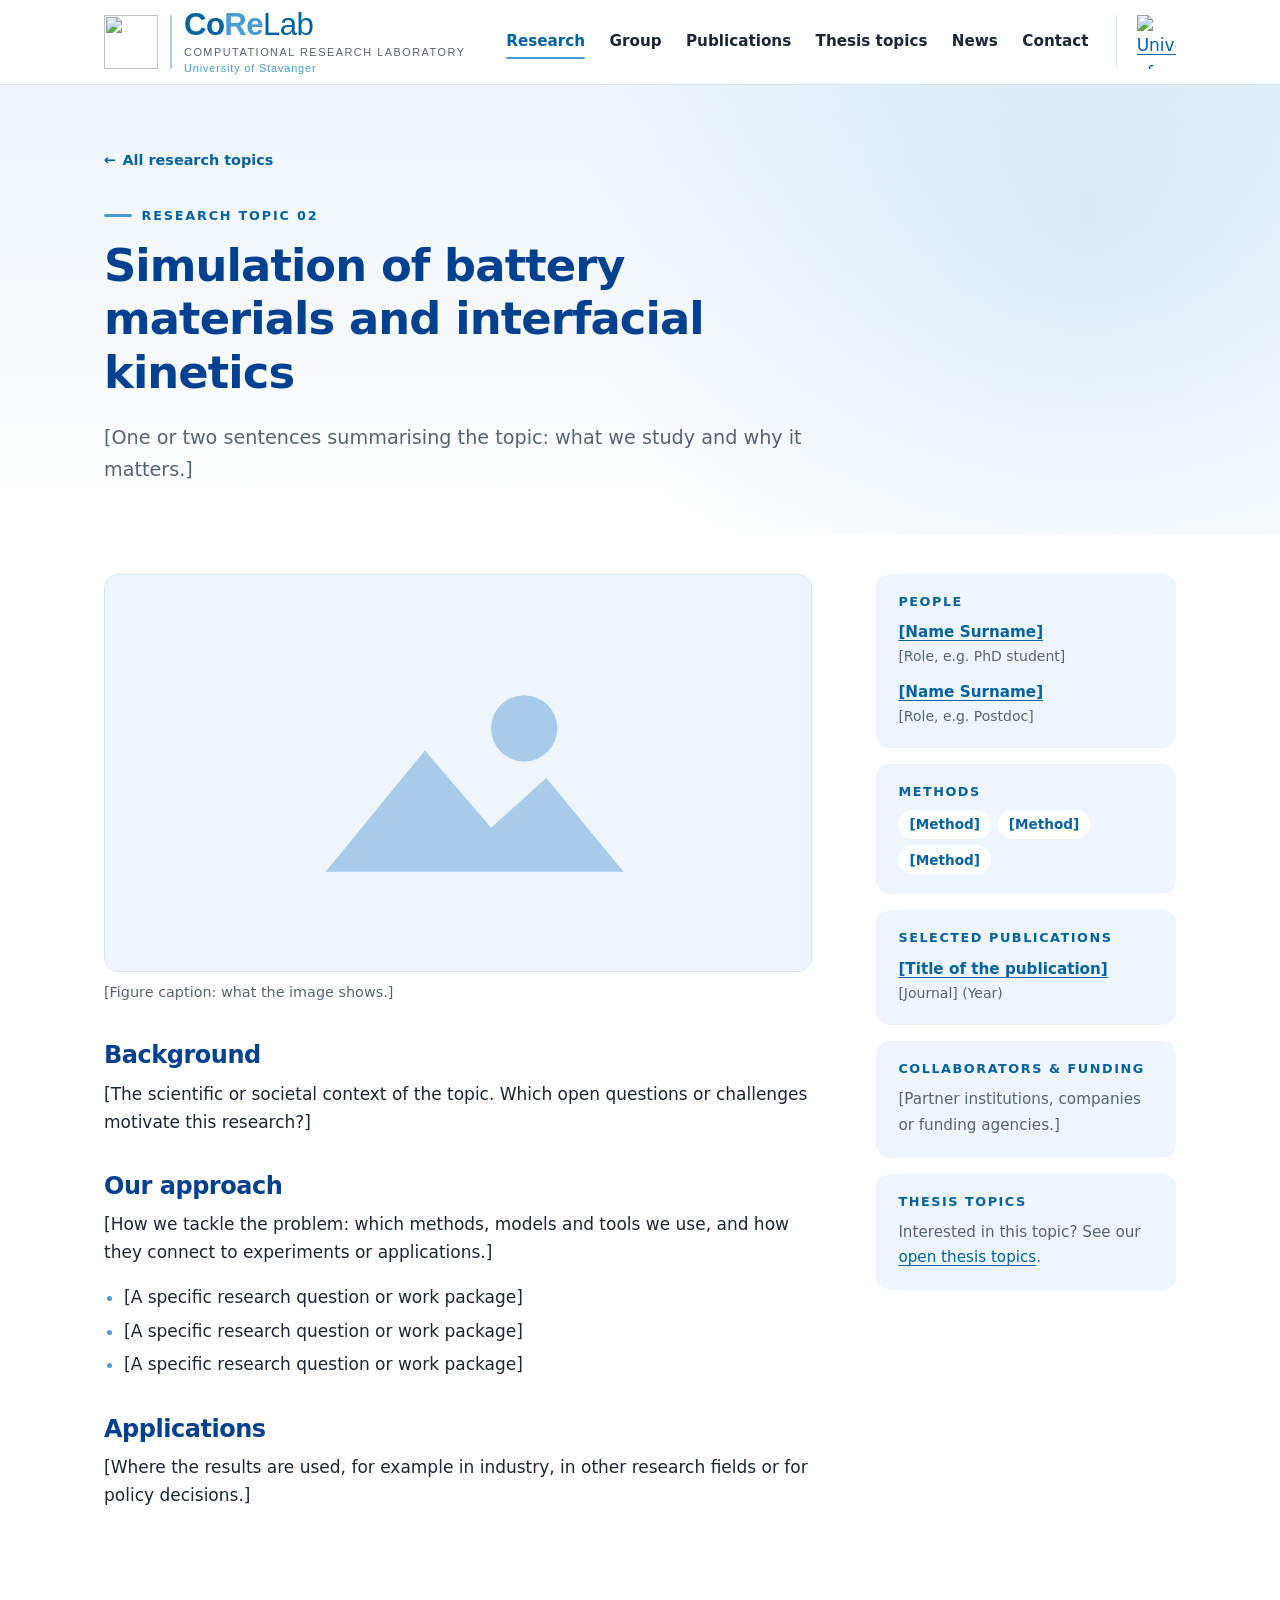
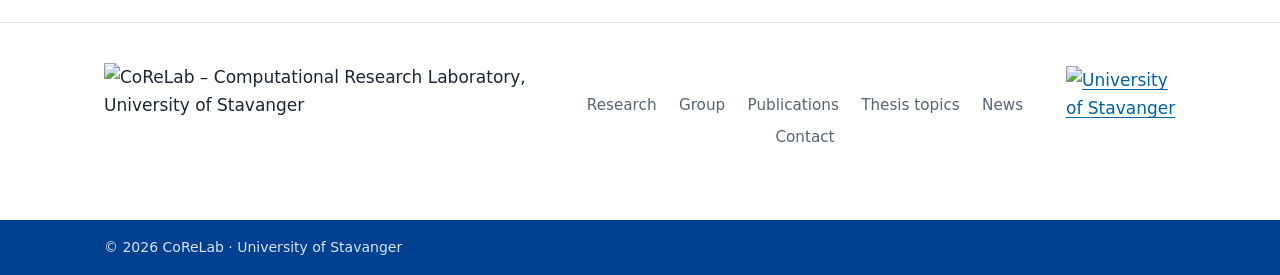
==== research/battery-materials.html @ 3d99c7b3 "Add research topic pages and thesis topic PDFs Research cards now have a 16:9 thumbnail and link to " ====
<!doctype html>
<html lang="en">
<head>
  <meta charset="utf-8">
  <meta name="viewport" content="width=device-width, initial-scale=1">
  <title>Simulation of battery materials and interfacial kinetics – CoReLab | University of Stavanger</title>
  <meta name="description" content="[One sentence summarising the research topic.]">
  <link rel="icon" type="image/svg+xml" href="../Logos/corelab_mark.svg">
  <link rel="stylesheet" href="../assets/css/style.css">
  <script src="../assets/js/main.js" defer></script>
</head>
<body>
  <a class="skip-link" href="#main">Skip to content</a>

  <!-- ===================== Header ===================== -->
  <header class="site-header">
    <div class="container header-inner">
      <a class="brand" href="../index.html" aria-label="CoReLab – home">
        <img class="brand-mark" src="../Logos/corelab_mark.svg" alt="" width="54" height="54">
        <span class="brand-divider" aria-hidden="true"></span>
        <span class="brand-text">
          <span class="wordmark">Co<span class="wm-re">Re</span><span class="wm-lab">Lab</span></span>
          <span class="brand-tagline">Computational Research Laboratory</span>
          <span class="brand-uni">University of Stavanger</span>
        </span>
      </a>

      <button class="nav-toggle" type="button" aria-expanded="false" aria-controls="site-nav" aria-label="Open menu">
        <span class="nav-toggle-bar"></span>
      </button>

      <nav id="site-nav" class="site-nav" aria-label="Main">
        <ul>
          <li><a class="is-active" href="../index.html#research">Research</a></li>
          <li><a href="../index.html#group">Group</a></li>
          <li><a href="../index.html#publications">Publications</a></li>
          <li><a href="../index.html#theses">Thesis topics</a></li>
          <li><a href="../index.html#news">News</a></li>
          <li><a href="../index.html#contact">Contact</a></li>
        </ul>
      </nav>

      <a class="header-uis" href="https://www.uis.no" rel="noopener">
        <img src="../Images/UiS_Logo_mark.png" alt="University of Stavanger" width="293" height="402">
      </a>
    </div>
  </header>

  <main id="main">

    <!-- ===================== Topic header ===================== -->
    <section class="page-hero">
      <div class="container">
        <a class="back-link" href="../index.html#research">All research topics</a>
        <p class="eyebrow">Research topic 02</p>
        <h1>Simulation of battery materials and interfacial kinetics</h1>
        <p class="lead">[One or two sentences summarising the topic: what we study and why it matters.]</p>
      </div>
    </section>

    <!-- ===================== Topic content ===================== -->
    <section class="section">
      <div class="container topic-layout">
        <article class="prose">
          <figure class="topic-figure">
            <img src="../Images/research/placeholder.svg" alt="[Short description of the image]" width="640" height="360">
            <figcaption>[Figure caption: what the image shows.]</figcaption>
          </figure>

          <h2>Background</h2>
          <p>[The scientific or societal context of the topic. Which open questions or challenges motivate this research?]</p>

          <h2>Our approach</h2>
          <p>[How we tackle the problem: which methods, models and tools we use, and how they connect to experiments or applications.]</p>
          <ul>
            <li>[A specific research question or work package]</li>
            <li>[A specific research question or work package]</li>
            <li>[A specific research question or work package]</li>
          </ul>

          <h2>Applications</h2>
          <p>[Where the results are used, for example in industry, in other research fields or for policy decisions.]</p>
        </article>

        <aside class="topic-aside" aria-label="Topic details">
          <div class="aside-block">
            <h2>People</h2>
            <ul class="aside-list">
              <li><a href="../index.html#group">[Name Surname]</a><span>[Role, e.g. PhD student]</span></li>
              <li><a href="../index.html#group">[Name Surname]</a><span>[Role, e.g. Postdoc]</span></li>
            </ul>
          </div>

          <div class="aside-block">
            <h2>Methods</h2>
            <ul class="chips">
              <li>[Method]</li>
              <li>[Method]</li>
              <li>[Method]</li>
            </ul>
          </div>

          <div class="aside-block">
            <h2>Selected publications</h2>
            <ul class="aside-list">
              <li><a href="#">[Title of the publication]</a><span>[Journal] (Year)</span></li>
            </ul>
          </div>

          <div class="aside-block">
            <h2>Collaborators &amp; funding</h2>
            <p>[Partner institutions, companies or funding agencies.]</p>
          </div>

          <div class="aside-block">
            <h2>Thesis topics</h2>
            <p>Interested in this topic? See our <a href="../index.html#theses">open thesis topics</a>.</p>
          </div>
        </aside>
      </div>
    </section>

  </main>

  <!-- ===================== Footer ===================== -->
  <footer class="site-footer">
    <div class="container footer-inner">
      <img class="footer-logo" src="../Logos/corelab_variant1_atom_cropped.svg" alt="CoReLab – Computational Research Laboratory, University of Stavanger" width="460" height="122">
      <nav class="footer-nav" aria-label="Footer">
        <a href="../index.html#research">Research</a>
        <a href="../index.html#group">Group</a>
        <a href="../index.html#publications">Publications</a>
        <a href="../index.html#theses">Thesis topics</a>
        <a href="../index.html#news">News</a>
        <a href="../index.html#contact">Contact</a>
      </nav>
      <a class="footer-uis" href="https://www.uis.no" rel="noopener">
        <img src="../Images/UiS_Logo_2.png" alt="University of Stavanger" width="351" height="351">
      </a>
    </div>
    <div class="footer-bottom">
      <div class="container">
        <p>&copy; <span id="year">2026</span> CoReLab · University of Stavanger</p>
      </div>
    </div>
  </footer>
</body>
</html>
---- assets/css/style.css ----
/* =========================================================
   CoReLab – site styles
   Palette: white + two blues from the CoReLab logo,
   plus the UiS navy from the university logo.
   ========================================================= */

:root {
  --blue: #0062A3;        /* CoReLab deep blue (logo "Co", core) */
  --blue-sky: #4A9AD4;    /* CoReLab sky blue (logo "Re", orbits) – decorative only, too light for text */
  --blue-light: #A8CBEA;  /* CoReLab light blue (logo rings) */
  --navy: #004090;        /* UiS blue (university logo) */
  --tint: #EEF5FC;        /* light section background */
  --white: #FFFFFF;

  --text: #1A2633;
  --text-muted: #556373;
  --border: #D6E5F3;

  --font: system-ui, -apple-system, "Segoe UI", Roboto, "Helvetica Neue", Arial, sans-serif;
  --font-brand: Arial, Helvetica, sans-serif; /* matches the logo wordmark */

  --container: 1120px;
  --header-h: 84px;
  --radius: 14px;
  --shadow: 0 1px 2px rgba(0, 48, 95, .06), 0 10px 28px rgba(0, 48, 95, .08);
}

/* ---------- Base ---------- */

*, *::before, *::after { box-sizing: border-box; }

html {
  scroll-behavior: smooth;
  scroll-padding-top: var(--header-h);
  -webkit-text-size-adjust: 100%;
}

body {
  margin: 0;
  font-family: var(--font);
  font-size: 1.0625rem;
  line-height: 1.65;
  color: var(--text);
  background: var(--white);
}

img { max-width: 100%; height: auto; display: block; }

h1, h2, h3, h4 { line-height: 1.2; margin: 0 0 .5em; }
h1, h2 { color: var(--navy); letter-spacing: -.02em; }
p { margin: 0 0 1em; }

a { color: var(--blue); text-underline-offset: .2em; }
a:hover { color: var(--navy); }

:focus-visible { outline: 3px solid var(--blue-sky); outline-offset: 2px; border-radius: 4px; }

.container {
  width: 100%;
  max-width: var(--container);
  margin-inline: auto;
  padding-inline: 24px;
}

.muted { color: var(--text-muted); }

.visually-hidden {
  position: absolute !important;
  width: 1px;
  height: 1px;
  margin: -1px;
  padding: 0;
  overflow: hidden;
  clip: rect(0 0 0 0);
  white-space: nowrap;
  border: 0;
}

.skip-link {
  position: absolute;
  left: 16px;
  top: -100px;
  z-index: 100;
  padding: .5rem 1rem;
  background: var(--blue);
  color: var(--white);
  border-radius: 8px;
}
.skip-link:focus { top: 12px; color: var(--white); }

/* ---------- Header ---------- */

.site-header {
  position: sticky;
  top: 0;
  z-index: 50;
  background: rgba(255, 255, 255, .9);
  backdrop-filter: saturate(160%) blur(10px);
  -webkit-backdrop-filter: saturate(160%) blur(10px);
  border-bottom: 1px solid var(--border);
}

.header-inner {
  display: flex;
  align-items: center;
  justify-content: space-between;
  height: var(--header-h);
}

.brand {
  display: flex;
  align-items: center;
  gap: 12px;
  text-decoration: none;
}

.brand-mark { width: 54px; height: 54px; }

.brand-divider {
  width: 2px;
  height: 54px;
  border-radius: 1px;
  background: var(--blue-light);
}

.brand-text { display: flex; flex-direction: column; }

.wordmark {
  font-family: var(--font-brand);
  font-size: 1.95rem;
  font-weight: 700;
  line-height: 1;
  letter-spacing: -.02em;
  color: var(--blue);
}
.wm-re { color: var(--blue-sky); }
.wm-lab { font-weight: 300; }

.brand-tagline {
  margin-top: 5px;
  font-family: var(--font-brand);
  font-size: .68rem;
  line-height: 1.3;
  letter-spacing: .14em;
  text-transform: uppercase;
  color: var(--text-muted);
}

.brand-uni {
  margin-top: 2px;
  font-family: var(--font-brand);
  font-size: .68rem;
  line-height: 1.3;
  letter-spacing: .08em;
  color: var(--blue-sky);
}

.site-nav { margin-left: auto; }

.site-nav ul {
  display: flex;
  gap: 2px;
  margin: 0;
  padding: 0;
  list-style: none;
}

.site-nav a {
  position: relative;
  display: block;
  padding: .5rem .7rem;
  font-size: .95rem;
  font-weight: 700;
  color: var(--text);
  text-decoration: none;
  border-radius: 8px;
  transition: color .2s, background-color .2s;
}
.site-nav a:hover { color: var(--blue); background: var(--tint); }
.site-nav a.is-active { color: var(--blue); }
.site-nav a.is-active::after {
  content: "";
  position: absolute;
  left: .7rem;
  right: .7rem;
  bottom: .2rem;
  height: 2px;
  border-radius: 2px;
  background: var(--blue-sky);
}

.nav-toggle {
  display: none;
  width: 44px;
  height: 44px;
  padding: 0;
  border: 0;
  border-radius: 8px;
  background: transparent;
  cursor: pointer;
}
.nav-toggle:hover { background: var(--tint); }

.nav-toggle-bar,
.nav-toggle-bar::before,
.nav-toggle-bar::after {
  display: block;
  width: 22px;
  height: 2px;
  margin-inline: auto;
  border-radius: 2px;
  background: var(--navy);
  transition: transform .25s, background-color .25s;
}
.nav-toggle-bar { position: relative; }
.nav-toggle-bar::before,
.nav-toggle-bar::after { content: ""; position: absolute; left: 0; }
.nav-toggle-bar::before { top: -7px; }
.nav-toggle-bar::after { top: 7px; }

.nav-toggle[aria-expanded="true"] .nav-toggle-bar { background: transparent; }
.nav-toggle[aria-expanded="true"] .nav-toggle-bar::before { transform: translateY(7px) rotate(45deg); }
.nav-toggle[aria-expanded="true"] .nav-toggle-bar::after { transform: translateY(-7px) rotate(-45deg); }

.header-uis {
  display: flex;
  align-items: center;
  margin-left: 1rem;
  padding-left: 1.25rem;
  border-left: 1px solid var(--border);
}
.header-uis img {
  width: auto;
  height: 54px;
  mix-blend-mode: multiply; /* the PNG has a white background */
}

/* ---------- Buttons ---------- */

.btn {
  display: inline-block;
  padding: .8rem 1.4rem;
  font-weight: 600;
  font-size: 1rem;
  line-height: 1.2;
  text-decoration: none;
  border-radius: 999px;
  border: 2px solid var(--blue);
  transition: background-color .2s, color .2s, border-color .2s, transform .2s;
}
.btn:hover { transform: translateY(-1px); }

.btn-primary { background: var(--blue); color: var(--white); }
.btn-primary:hover { background: var(--navy); border-color: var(--navy); color: var(--white); }

.btn-ghost { background: transparent; color: var(--blue); }
.btn-ghost:hover { background: var(--white); color: var(--navy); border-color: var(--navy); }

/* ---------- Hero ---------- */

.hero {
  position: relative;
  overflow: hidden;
  padding: clamp(4rem, 10vw, 7.5rem) 0;
  background:
    radial-gradient(circle at 85% 40%, rgba(74, 154, 212, .18), transparent 45%),
    linear-gradient(180deg, var(--tint) 0%, var(--white) 100%);
}

.hero-inner {
  display: grid;
  grid-template-columns: 1.6fr 1fr;
  align-items: center;
  gap: 3rem;
}

.hero h1 {
  font-size: clamp(1.75rem, 4.2vw, 3.4rem);
  font-weight: 750;
}
/* One line per span: "CoReLab –" / "The Computational" / "Research Laboratory" */
.hero h1 span { display: block; }

.lead {
  font-size: 1.2rem;
  color: var(--text-muted);
  max-width: 36rem;
}

.hero-actions {
  display: flex;
  flex-wrap: wrap;
  gap: .8rem;
  margin-top: 2rem;
}

.hero-visual {
  display: flex;
  justify-content: center;
}
.hero-visual img {
  width: min(360px, 100%);
  filter: drop-shadow(0 20px 40px rgba(0, 64, 144, .18));
  animation: orbit 90s linear infinite;
}

@keyframes orbit { to { transform: rotate(360deg); } }

/* ---------- Sections ---------- */

.section { padding: clamp(4rem, 8vw, 6rem) 0; }
.section-tint { background: var(--tint); }

.section-head { max-width: 46rem; margin-bottom: 2.5rem; }
.section-head h2 { font-size: clamp(1.9rem, 3.5vw, 2.5rem); }
.section-intro { color: var(--text-muted); font-size: 1.1rem; }

.eyebrow {
  display: inline-flex;
  align-items: center;
  gap: .6rem;
  margin-bottom: .8rem;
  font-size: .8rem;
  font-weight: 700;
  letter-spacing: .14em;
  text-transform: uppercase;
  color: var(--blue);
}
.eyebrow::before {
  content: "";
  width: 28px;
  height: 3px;
  border-radius: 3px;
  background: var(--blue-sky);
}

.subhead {
  margin: 2.5rem 0 1.2rem;
  font-size: 1rem;
  font-weight: 700;
  letter-spacing: .06em;
  text-transform: uppercase;
  color: var(--text-muted);
}
.subhead:first-of-type { margin-top: 0; }

/* ---------- Cards ---------- */

.card-grid {
  display: grid;
  grid-template-columns: repeat(auto-fit, minmax(240px, 1fr));
  gap: 1.5rem;
}

.card {
  position: relative;
  padding: 1.75rem;
  background: var(--white);
  border: 1px solid var(--border);
  border-radius: var(--radius);
  transition: transform .2s, box-shadow .2s, border-color .2s;
}
.card:hover {
  transform: translateY(-3px);
  box-shadow: var(--shadow);
  border-color: var(--blue-light);
}
.card h3 { font-size: 1.2rem; color: var(--text); }
.card p:last-child { margin-bottom: 0; }

/* Linked cards: the title link stretches over the whole card */
.topic, .thesis { display: flex; flex-direction: column; }

.card-link { color: inherit; text-decoration: none; }
.card-link::after {
  content: "";
  position: absolute;
  inset: 0;
  z-index: 1;
  border-radius: var(--radius);
}
.card:hover .card-link { color: var(--blue); }
.card-link:focus-visible { outline: none; }
.card-link:focus-visible::after { outline: 3px solid var(--blue-sky); outline-offset: -3px; }

.card-more {
  display: inline-flex;
  align-items: center;
  gap: .4rem;
  align-self: flex-start;
  margin-top: auto;
  font-size: .9rem;
  font-weight: 700;
  color: var(--blue);
}
.card-more::after { content: "→"; transition: transform .2s; }
.card:hover .card-more::after { transform: translateX(3px); }

/* Research topics */
.topic { overflow: hidden; }
.topic::before {
  content: "";
  position: absolute;
  inset: 0 0 auto 0;
  height: 4px;
  background: linear-gradient(90deg, var(--blue), var(--blue-sky));
}
.topic-thumb {
  width: calc(100% + 3.5rem);
  max-width: none;
  margin: -1.75rem -1.75rem 0;
  aspect-ratio: 16 / 9;
  object-fit: cover;
  background: var(--tint);
}
.topic-num {
  display: inline-grid;
  align-self: flex-start;
  place-items: center;
  width: 2.6rem;
  height: 2.6rem;
  margin-bottom: 1rem;
  font-weight: 700;
  font-size: .95rem;
  color: var(--blue);
  background: var(--tint);
  border-radius: 50%;
}
.topic-thumb + .topic-num {
  position: relative;
  margin-top: -1.3rem;
  box-shadow: 0 0 0 4px var(--white);
}
.topic p { color: var(--text-muted); }

/* ---------- Group ---------- */

.member-grid {
  display: grid;
  grid-template-columns: repeat(auto-fill, minmax(210px, 1fr));
  gap: 1.5rem;
}

.member {
  padding: 1.75rem 1.25rem;
  text-align: center;
  background: var(--white);
  border: 1px solid var(--border);
  border-radius: var(--radius);
  transition: transform .2s, box-shadow .2s;
}
.member:hover { transform: translateY(-3px); box-shadow: var(--shadow); }

.avatar {
  width: 128px;
  height: 128px;
  margin: 0 auto 1rem;
  object-fit: cover;
  border-radius: 50%;
  border: 3px solid var(--white);
  box-shadow: 0 0 0 2px var(--blue-light);
}

.member h4 { font-size: 1.1rem; margin-bottom: .2rem; }
.role { color: var(--text-muted); font-size: .95rem; margin-bottom: .6rem; }
.member-email { font-size: .9rem; word-break: break-word; }

/* ---------- Publications ---------- */

.pub-year {
  display: flex;
  align-items: center;
  gap: 1rem;
  margin: 2.5rem 0 .5rem;
  font-size: 1.1rem;
  color: var(--blue);
}
.pub-year:first-of-type { margin-top: 0; }
.pub-year::after {
  content: "";
  flex: 1;
  height: 1px;
  background: var(--border);
}

.pub-list { list-style: none; margin: 0; padding: 0; }

.pub {
  display: grid;
  grid-template-columns: 1fr auto;
  column-gap: 1.5rem;
  padding: 1.1rem 0;
  border-bottom: 1px solid var(--border);
}
.pub:last-child { border-bottom: 0; }
.pub p { margin: 0; grid-column: 1; }
.pub-title { font-weight: 600; font-size: 1.05rem; }
.pub-authors, .pub-venue { color: var(--text-muted); font-size: .95rem; }

.pub-link {
  grid-column: 2;
  grid-row: 1 / span 3;
  align-self: center;
  padding: .35rem .9rem;
  font-size: .85rem;
  font-weight: 600;
  text-decoration: none;
  border: 1px solid var(--blue-light);
  border-radius: 999px;
}
.pub-link:hover { background: var(--tint); border-color: var(--blue); }

/* ---------- Thesis topics ---------- */

.thesis-meta {
  display: flex;
  align-items: center;
  justify-content: space-between;
  margin-bottom: 1rem;
}

.tag {
  padding: .25rem .75rem;
  font-size: .8rem;
  font-weight: 700;
  letter-spacing: .04em;
  color: var(--blue);
  background: var(--tint);
  border-radius: 999px;
}

.status {
  display: inline-flex;
  align-items: center;
  gap: .4rem;
  font-size: .85rem;
  color: var(--text-muted);
}
.status::before {
  content: "";
  width: 8px;
  height: 8px;
  border-radius: 50%;
  background: var(--blue-sky);
  box-shadow: 0 0 0 3px rgba(74, 154, 212, .25);
}

.thesis p { color: var(--text-muted); }
.thesis-foot {
  display: flex;
  align-items: center;
  justify-content: space-between;
  gap: 1rem;
  margin-top: auto;
  padding-top: 1rem;
  border-top: 1px solid var(--border);
}
.thesis .thesis-supervisor {
  margin: 0;
  font-size: .9rem;
  color: var(--text);
}

.pdf-badge {
  flex-shrink: 0;
  padding: .2rem .65rem;
  font-size: .75rem;
  font-weight: 700;
  letter-spacing: .06em;
  color: var(--blue);
  border: 1px solid var(--blue-light);
  border-radius: 999px;
  transition: background-color .2s, border-color .2s;
}
.card:hover .pdf-badge { background: var(--tint); border-color: var(--blue); }

/* ---------- News ---------- */

.news-list {
  list-style: none;
  margin: 0;
  padding: 0 0 0 1.75rem;
  border-left: 2px solid var(--blue-light);
  max-width: 46rem;
}

.news-item { position: relative; padding-bottom: 2rem; }
.news-item:last-child { padding-bottom: 0; }
.news-item::before {
  content: "";
  position: absolute;
  left: calc(-1.75rem - 7px);
  top: .35rem;
  width: 12px;
  height: 12px;
  border-radius: 50%;
  background: var(--white);
  border: 3px solid var(--blue);
}

.news-item time {
  display: block;
  margin-bottom: .2rem;
  font-size: .85rem;
  font-weight: 700;
  letter-spacing: .04em;
  color: var(--blue);
}
.news-item h3 { font-size: 1.15rem; margin-bottom: .3rem; }
.news-item p { color: var(--text-muted); margin: 0; }

/* ---------- Contact ---------- */

.contact-grid {
  display: grid;
  grid-template-columns: repeat(auto-fit, minmax(240px, 1fr));
  gap: 1.5rem;
}

.contact-icon {
  width: 40px;
  height: 40px;
  padding: 8px;
  margin-bottom: 1rem;
  fill: none;
  stroke: var(--blue);
  stroke-width: 1.8;
  stroke-linecap: round;
  stroke-linejoin: round;
  background: var(--tint);
  border-radius: 10px;
}

address { font-style: normal; color: var(--text-muted); }

.contact-email {
  font-weight: 600;
  color: var(--text);
  user-select: all;
  -webkit-user-select: all;
  word-break: break-word;
}

/* ---------- Research topic pages ---------- */

.page-hero {
  padding: clamp(2.5rem, 6vw, 4rem) 0 clamp(2rem, 5vw, 3rem);
  background:
    radial-gradient(circle at 85% 30%, rgba(74, 154, 212, .14), transparent 45%),
    linear-gradient(180deg, var(--tint) 0%, var(--white) 100%);
}
.page-hero h1 { font-size: clamp(1.9rem, 4vw, 2.8rem); max-width: 46rem; }
.page-hero .lead { max-width: 46rem; margin-bottom: 0; }
.page-hero + .section { padding-top: clamp(1.5rem, 4vw, 2.5rem); }

.back-link {
  display: flex;
  width: fit-content;
  align-items: center;
  gap: .4rem;
  margin-bottom: 1.5rem;
  font-size: .9rem;
  font-weight: 600;
  text-decoration: none;
}
.back-link::before { content: "←"; }
.back-link:hover { text-decoration: underline; }

.topic-layout {
  display: grid;
  grid-template-columns: minmax(0, 1fr) 300px;
  align-items: start;
  gap: clamp(2rem, 5vw, 4rem);
}

.prose { max-width: 46rem; }
.prose h2 { margin: 2.25rem 0 .6rem; font-size: 1.5rem; }
.prose ul { margin: 0 0 1em; padding-left: 1.25rem; }
.prose li { margin-bottom: .35rem; }
.prose li::marker { color: var(--blue-sky); }

.topic-figure { margin: 0; }
.topic-figure img {
  width: 100%;
  aspect-ratio: 16 / 9;
  object-fit: cover;
  background: var(--tint);
  border: 1px solid var(--border);
  border-radius: var(--radius);
}
.topic-figure figcaption { margin-top: .6rem; font-size: .9rem; color: var(--text-muted); }

.topic-aside { display: grid; gap: 1rem; }

.aside-block {
  padding: 1.25rem 1.4rem;
  background: var(--tint);
  border-radius: var(--radius);
}
.aside-block h2 {
  margin-bottom: .7rem;
  font-size: .8rem;
  font-weight: 700;
  letter-spacing: .12em;
  text-transform: uppercase;
  color: var(--blue);
}
.aside-block p { margin: 0; font-size: .95rem; color: var(--text-muted); }

.aside-list {
  display: grid;
  gap: .7rem;
  margin: 0;
  padding: 0;
  list-style: none;
  font-size: .95rem;
}
.aside-list a { font-weight: 600; }
.aside-list span { display: block; font-size: .875rem; color: var(--text-muted); }

.chips {
  display: flex;
  flex-wrap: wrap;
  gap: .4rem;
  margin: 0;
  padding: 0;
  list-style: none;
}
.chips li {
  padding: .2rem .7rem;
  font-size: .85rem;
  font-weight: 600;
  color: var(--blue);
  background: var(--white);
  border-radius: 999px;
}

/* ---------- Footer ---------- */

.site-footer {
  background: var(--white);
  border-top: 1px solid var(--border);
}

.footer-inner {
  display: grid;
  grid-template-columns: auto 1fr auto;
  align-items: center;
  gap: 2.5rem;
  padding-block: 2.5rem;
}

.footer-logo { width: clamp(300px, 36vw, 440px); }

.footer-nav {
  display: flex;
  flex-wrap: wrap;
  justify-content: center;
  gap: .4rem 1.4rem;
}
.footer-nav a {
  font-size: .95rem;
  color: var(--text-muted);
  text-decoration: none;
}
.footer-nav a:hover { color: var(--blue); text-decoration: underline; }

.footer-uis img { width: 110px; }

.footer-bottom {
  padding-block: 1rem;
  background: var(--navy);
  color: rgba(255, 255, 255, .85);
  font-size: .875rem;
}
.footer-bottom p { margin: 0; }

/* ---------- Responsive ---------- */

@media (max-width: 1080px) {
  .nav-toggle { display: block; order: 3; margin-left: .75rem; }
  .header-uis { margin-left: auto; }

  .site-nav {
    position: absolute;
    top: var(--header-h);
    left: 0;
    right: 0;
    display: none;
    background: var(--white);
    border-bottom: 1px solid var(--border);
    box-shadow: var(--shadow);
  }
  .site-nav.is-open { display: block; }

  .site-nav ul {
    flex-direction: column;
    gap: 0;
    padding: .5rem 16px 1rem;
  }
  .site-nav a { padding: .8rem .75rem; font-size: 1.05rem; }
  .site-nav a.is-active::after { display: none; }
  .site-nav a.is-active { background: var(--tint); }
}

@media (max-width: 920px) {
  .topic-layout { grid-template-columns: 1fr; }

  .footer-logo { width: min(440px, 100%); }

  .footer-inner {
    grid-template-columns: 1fr;
    justify-items: center;
    text-align: center;
  }
}

@media (max-width: 760px) {
  .hero-inner { grid-template-columns: 1fr; }
  .hero h1 { font-size: clamp(1.75rem, 8vw, 2.6rem); }
  .hero-visual { display: none; }
}

@media (max-width: 560px) {
  .container { padding-inline: 16px; }
  .brand-tagline, .brand-uni { display: none; }
  .brand-mark, .brand-divider { height: 46px; }
  .brand-mark { width: 46px; }
  .wordmark { font-size: 1.7rem; }
  .header-uis { padding-left: 0; border-left: 0; }
  .header-uis img { height: 44px; }

  .pub { grid-template-columns: 1fr; }
  .pub-link { grid-column: 1; grid-row: auto; justify-self: start; margin-top: .6rem; }
}

@media (prefers-reduced-motion: reduce) {
  html { scroll-behavior: auto; }
  *, *::before, *::after { animation: none !important; transition: none !important; }
}
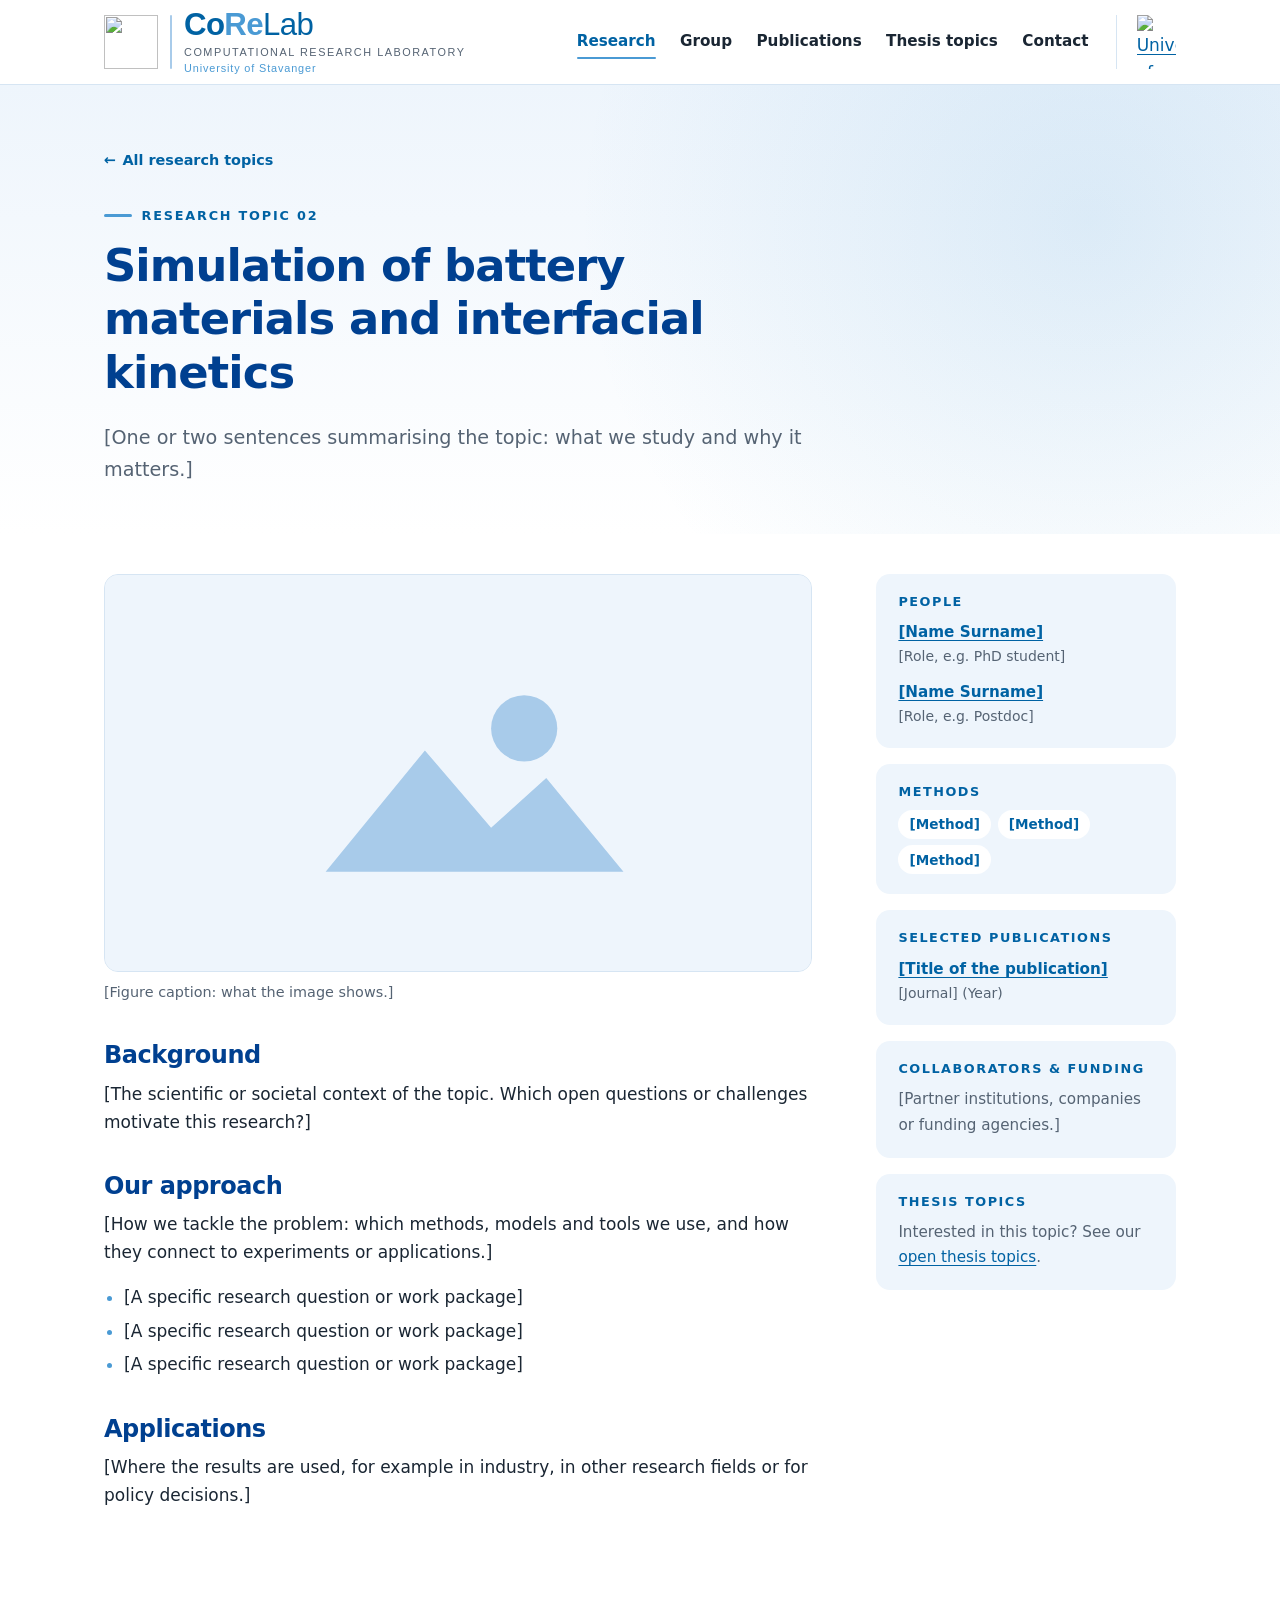
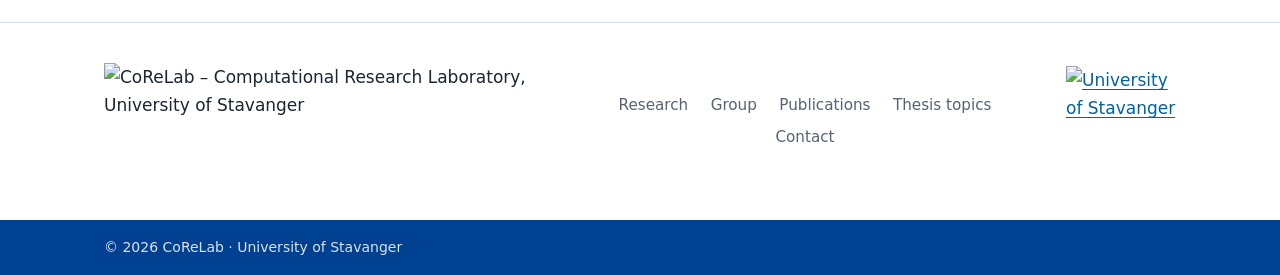
==== commit e834d174: "Hide the News section for now The section and the News links in every header and footer menu are com" ====
--- a/research/battery-materials.html
+++ b/research/battery-materials.html
@@ -35,7 +35,7 @@
           <li><a href="../index.html#group">Group</a></li>
           <li><a href="../index.html#publications">Publications</a></li>
           <li><a href="../index.html#theses">Thesis topics</a></li>
-          <li><a href="../index.html#news">News</a></li>
+          <!-- <li><a href="../index.html#news">News</a></li> -->
           <li><a href="../index.html#contact">Contact</a></li>
         </ul>
       </nav>
@@ -131,7 +131,7 @@
         <a href="../index.html#group">Group</a>
         <a href="../index.html#publications">Publications</a>
         <a href="../index.html#theses">Thesis topics</a>
-        <a href="../index.html#news">News</a>
+        <!-- <a href="../index.html#news">News</a> -->
         <a href="../index.html#contact">Contact</a>
       </nav>
       <a class="footer-uis" href="https://www.uis.no" rel="noopener">
--- a/assets/css/style.css
+++ b/assets/css/style.css
@@ -463,7 +463,13 @@
 
 .member h4 { font-size: 1.1rem; margin-bottom: .2rem; }
 .role { color: var(--text-muted); font-size: .95rem; margin-bottom: .6rem; }
-.member-email { font-size: .9rem; word-break: break-word; }
+.member-email {
+  margin: 0;
+  font-size: .9rem;
+  user-select: all; /* plain text: one click selects the whole address for copying */
+  -webkit-user-select: all;
+  word-break: break-word;
+}
 
 /* ---------- Publications ---------- */
 
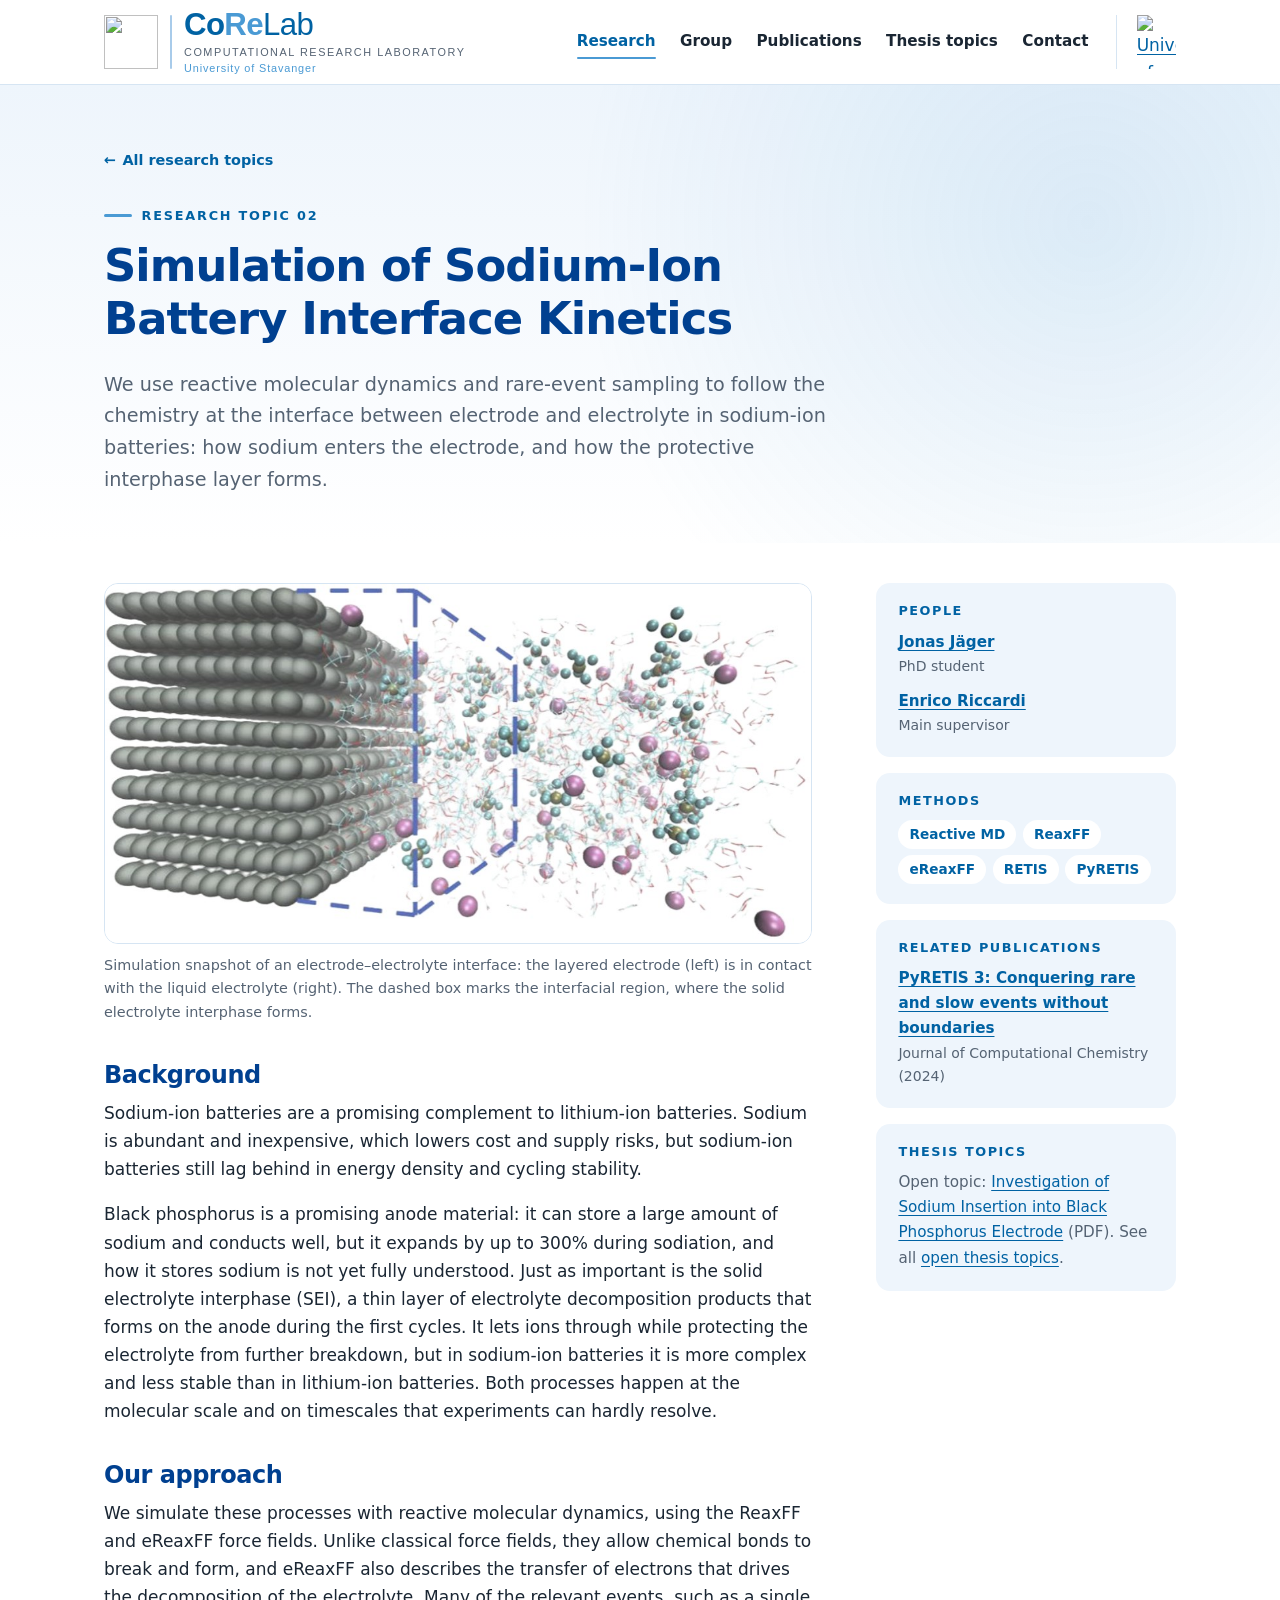
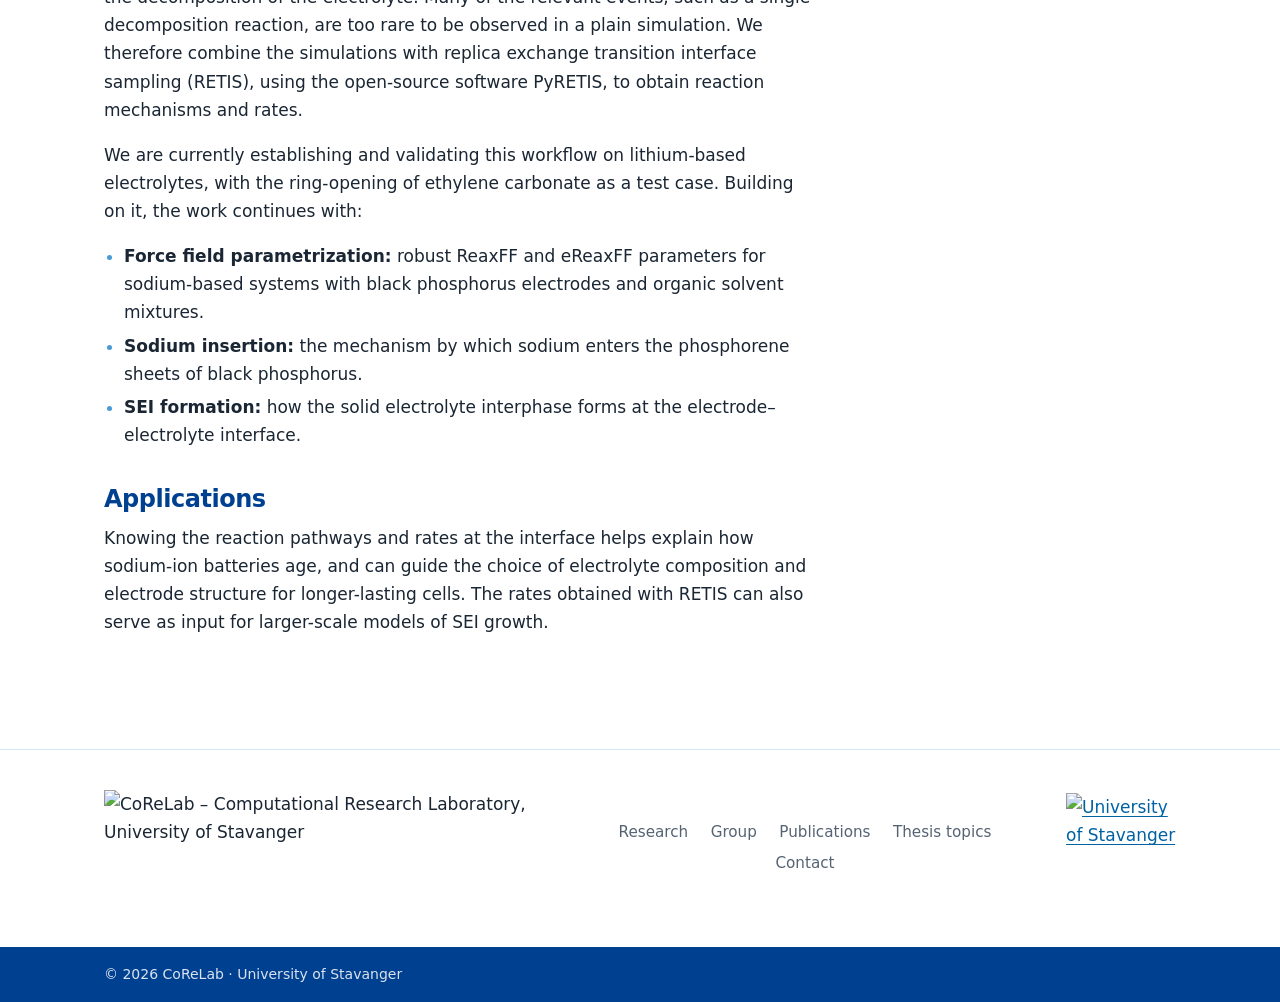
==== commit 8036484d: "Write the sodium-ion battery research page Fills research/battery-materials.html: reactive MD with R" ====
--- a/research/battery-materials.html
+++ b/research/battery-materials.html
@@ -3,8 +3,8 @@
 <head>
   <meta charset="utf-8">
   <meta name="viewport" content="width=device-width, initial-scale=1">
-  <title>Simulation of battery materials and interfacial kinetics – CoReLab | University of Stavanger</title>
-  <meta name="description" content="[One sentence summarising the research topic.]">
+  <title>Simulation of Sodium-Ion Battery Interface Kinetics – CoReLab | University of Stavanger</title>
+  <meta name="description" content="Reactive molecular dynamics and rare-event sampling of electrode–electrolyte interfaces in sodium-ion batteries, from sodium insertion into black phosphorus to the formation of the solid electrolyte interphase.">
   <link rel="icon" type="image/svg+xml" href="../Logos/corelab_mark.svg">
   <link rel="stylesheet" href="../assets/css/style.css">
   <script src="../assets/js/main.js" defer></script>
@@ -53,8 +53,8 @@
       <div class="container">
         <a class="back-link" href="../index.html#research">All research topics</a>
         <p class="eyebrow">Research topic 02</p>
-        <h1>Simulation of battery materials and interfacial kinetics</h1>
-        <p class="lead">[One or two sentences summarising the topic: what we study and why it matters.]</p>
+        <h1>Simulation of Sodium-Ion Battery Interface Kinetics</h1>
+        <p class="lead">We use reactive molecular dynamics and rare-event sampling to follow the chemistry at the interface between electrode and electrolyte in sodium-ion batteries: how sodium enters the electrode, and how the protective interphase layer forms.</p>
       </div>
     </section>
 
@@ -63,58 +63,57 @@
       <div class="container topic-layout">
         <article class="prose">
           <figure class="topic-figure">
-            <img src="../Images/research/placeholder.svg" alt="[Short description of the image]" width="640" height="360">
-            <figcaption>[Figure caption: what the image shows.]</figcaption>
+            <img src="../Images/research/EEI.jpg" alt="Simulation snapshot of a layered electrode in contact with a liquid electrolyte, with the interface region outlined by a dashed box." width="1082" height="550">
+            <figcaption>Simulation snapshot of an electrode–electrolyte interface: the layered electrode (left) is in contact with the liquid electrolyte (right). The dashed box marks the interfacial region, where the solid electrolyte interphase forms.</figcaption>
           </figure>
 
           <h2>Background</h2>
-          <p>[The scientific or societal context of the topic. Which open questions or challenges motivate this research?]</p>
+          <p>Sodium-ion batteries are a promising complement to lithium-ion batteries. Sodium is abundant and inexpensive, which lowers cost and supply risks, but sodium-ion batteries still lag behind in energy density and cycling stability.</p>
+          <p>Black phosphorus is a promising anode material: it can store a large amount of sodium and conducts well, but it expands by up to 300% during sodiation, and how it stores sodium is not yet fully understood. Just as important is the solid electrolyte interphase (SEI), a thin layer of electrolyte decomposition products that forms on the anode during the first cycles. It lets ions through while protecting the electrolyte from further breakdown, but in sodium-ion batteries it is more complex and less stable than in lithium-ion batteries. Both processes happen at the molecular scale and on timescales that experiments can hardly resolve.</p>
 
           <h2>Our approach</h2>
-          <p>[How we tackle the problem: which methods, models and tools we use, and how they connect to experiments or applications.]</p>
+          <p>We simulate these processes with reactive molecular dynamics, using the ReaxFF and eReaxFF force fields. Unlike classical force fields, they allow chemical bonds to break and form, and eReaxFF also describes the transfer of electrons that drives the decomposition of the electrolyte. Many of the relevant events, such as a single decomposition reaction, are too rare to be observed in a plain simulation. We therefore combine the simulations with replica exchange transition interface sampling (RETIS), using the open-source software PyRETIS, to obtain reaction mechanisms and rates.</p>
+          <p>We are currently establishing and validating this workflow on lithium-based electrolytes, with the ring-opening of ethylene carbonate as a test case. Building on it, the work continues with:</p>
           <ul>
-            <li>[A specific research question or work package]</li>
-            <li>[A specific research question or work package]</li>
-            <li>[A specific research question or work package]</li>
+            <li><strong>Force field parametrization:</strong> robust ReaxFF and eReaxFF parameters for sodium-based systems with black phosphorus electrodes and organic solvent mixtures.</li>
+            <li><strong>Sodium insertion:</strong> the mechanism by which sodium enters the phosphorene sheets of black phosphorus.</li>
+            <li><strong>SEI formation:</strong> how the solid electrolyte interphase forms at the electrode–electrolyte interface.</li>
           </ul>
 
           <h2>Applications</h2>
-          <p>[Where the results are used, for example in industry, in other research fields or for policy decisions.]</p>
+          <p>Knowing the reaction pathways and rates at the interface helps explain how sodium-ion batteries age, and can guide the choice of electrolyte composition and electrode structure for longer-lasting cells. The rates obtained with RETIS can also serve as input for larger-scale models of SEI growth.</p>
         </article>
 
         <aside class="topic-aside" aria-label="Topic details">
           <div class="aside-block">
             <h2>People</h2>
             <ul class="aside-list">
-              <li><a href="../index.html#group">[Name Surname]</a><span>[Role, e.g. PhD student]</span></li>
-              <li><a href="../index.html#group">[Name Surname]</a><span>[Role, e.g. Postdoc]</span></li>
+              <li><a href="../index.html#group">Jonas Jäger</a><span>PhD student</span></li>
+              <li><a href="../index.html#group">Enrico Riccardi</a><span>Main supervisor</span></li>
             </ul>
           </div>
 
           <div class="aside-block">
             <h2>Methods</h2>
             <ul class="chips">
-              <li>[Method]</li>
-              <li>[Method]</li>
-              <li>[Method]</li>
+              <li>Reactive MD</li>
+              <li>ReaxFF</li>
+              <li>eReaxFF</li>
+              <li>RETIS</li>
+              <li>PyRETIS</li>
             </ul>
           </div>
 
           <div class="aside-block">
-            <h2>Selected publications</h2>
+            <h2>Related publications</h2>
             <ul class="aside-list">
-              <li><a href="#">[Title of the publication]</a><span>[Journal] (Year)</span></li>
+              <li><a href="https://doi.org/10.1002/jcc.27319">PyRETIS 3: Conquering rare and slow events without boundaries</a><span>Journal of Computational Chemistry (2024)</span></li>
             </ul>
           </div>
 
           <div class="aside-block">
-            <h2>Collaborators &amp; funding</h2>
-            <p>[Partner institutions, companies or funding agencies.]</p>
-          </div>
-
-          <div class="aside-block">
             <h2>Thesis topics</h2>
-            <p>Interested in this topic? See our <a href="../index.html#theses">open thesis topics</a>.</p>
+            <p>Open topic: <a href="../Documents/theses/Sodium_Insertion_BP_MD_Study.pdf">Investigation of Sodium Insertion into Black Phosphorus Electrode</a> (PDF). See all <a href="../index.html#theses">open thesis topics</a>.</p>
           </div>
         </aside>
       </div>
--- a/assets/css/style.css
+++ b/assets/css/style.css
@@ -515,6 +515,36 @@
   border-radius: 999px;
 }
 .pub-link:hover { background: var(--tint); border-color: var(--blue); }
+
+.pub-authors strong { font-weight: 700; color: var(--text); } /* group members */
+.pub-more { margin: 2rem 0 0; }
+.pub-updated { margin: 2.5rem 0 0; font-size: .875rem; color: var(--text-muted); }
+
+.profile-list {
+  display: grid;
+  grid-template-columns: repeat(auto-fill, minmax(240px, 1fr));
+  gap: 1rem;
+  margin: 0;
+  padding: 0;
+  list-style: none;
+}
+.profile {
+  padding: 1.1rem 1.25rem;
+  background: var(--white);
+  border: 1px solid var(--border);
+  border-radius: var(--radius);
+}
+.profile-name { display: block; margin-bottom: .6rem; font-weight: 700; }
+.profile-links { display: flex; flex-wrap: wrap; gap: .4rem; }
+.profile-links a {
+  padding: .2rem .75rem;
+  font-size: .85rem;
+  font-weight: 600;
+  text-decoration: none;
+  border: 1px solid var(--blue-light);
+  border-radius: 999px;
+}
+.profile-links a:hover { background: var(--tint); border-color: var(--blue); }
 
 /* ---------- Thesis topics ---------- */
 
@@ -688,8 +718,6 @@
 .topic-figure { margin: 0; }
 .topic-figure img {
   width: 100%;
-  aspect-ratio: 16 / 9;
-  object-fit: cover;
   background: var(--tint);
   border: 1px solid var(--border);
   border-radius: var(--radius);
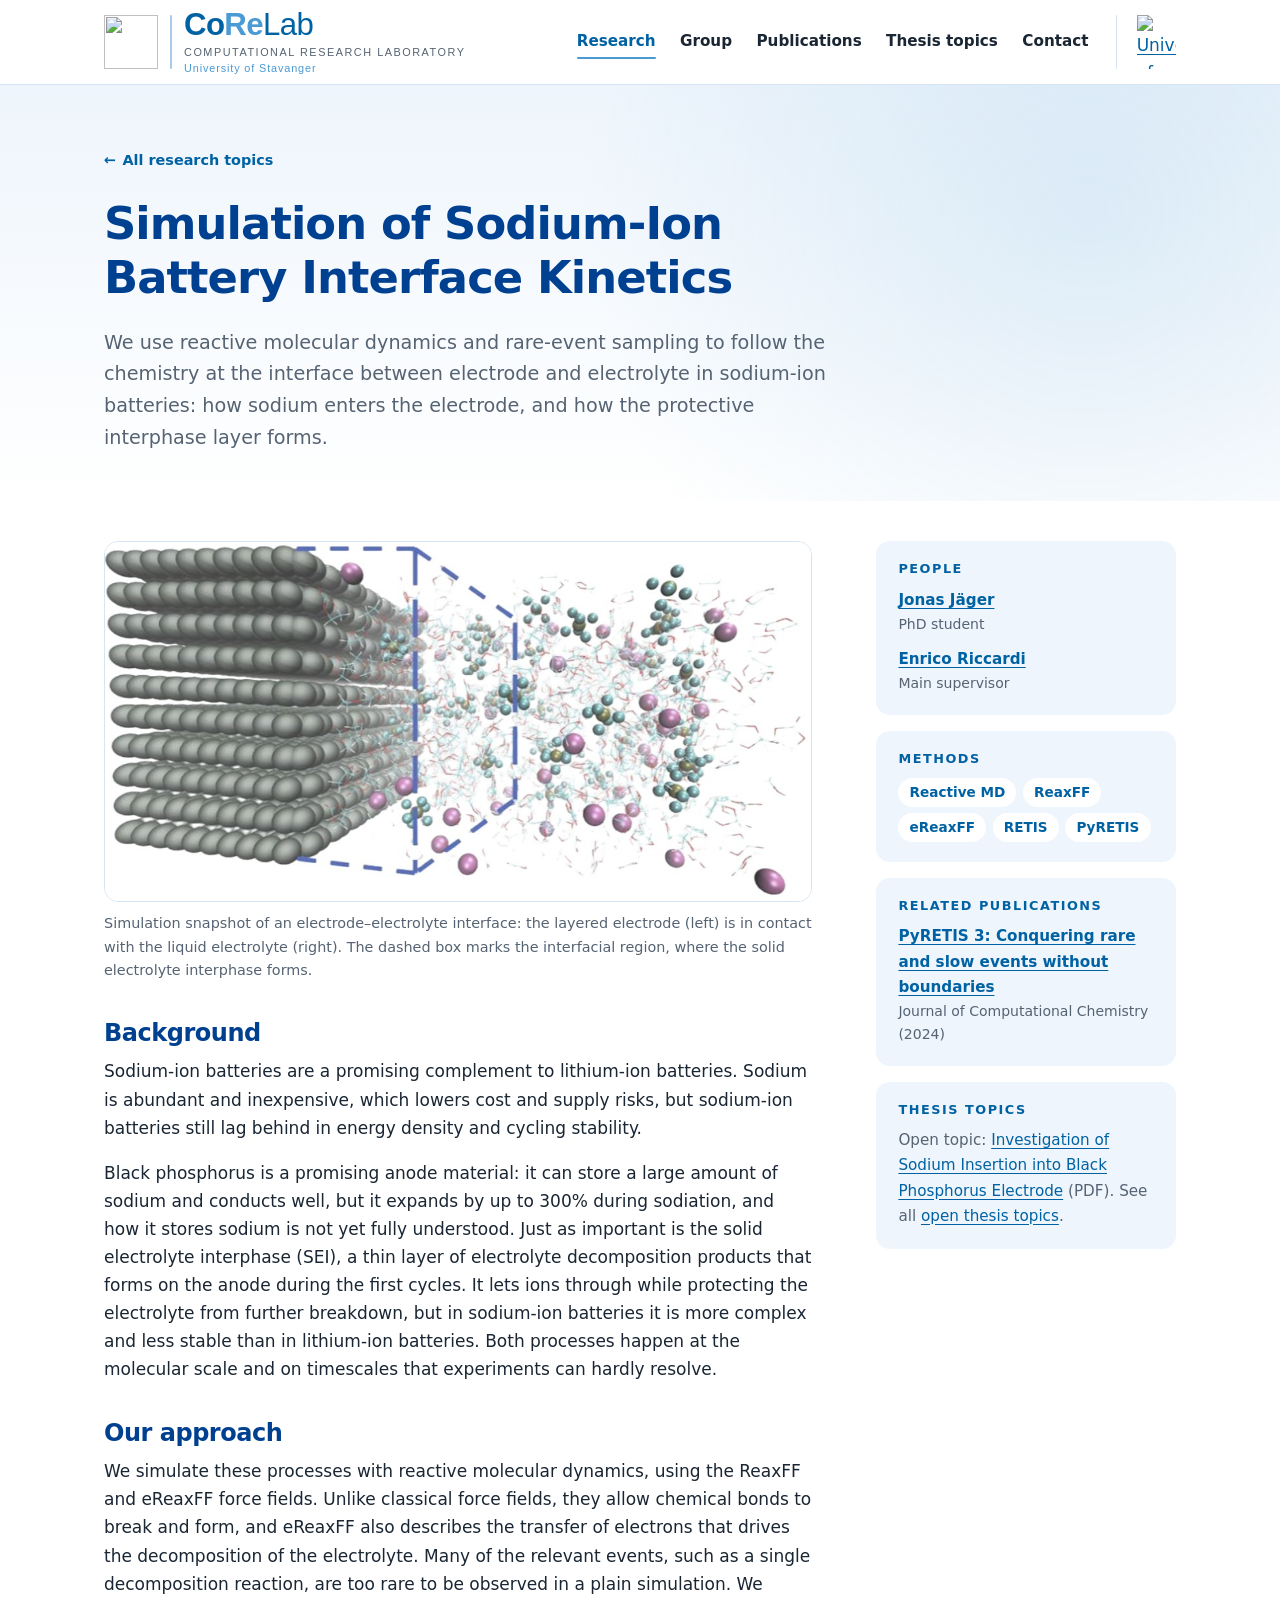
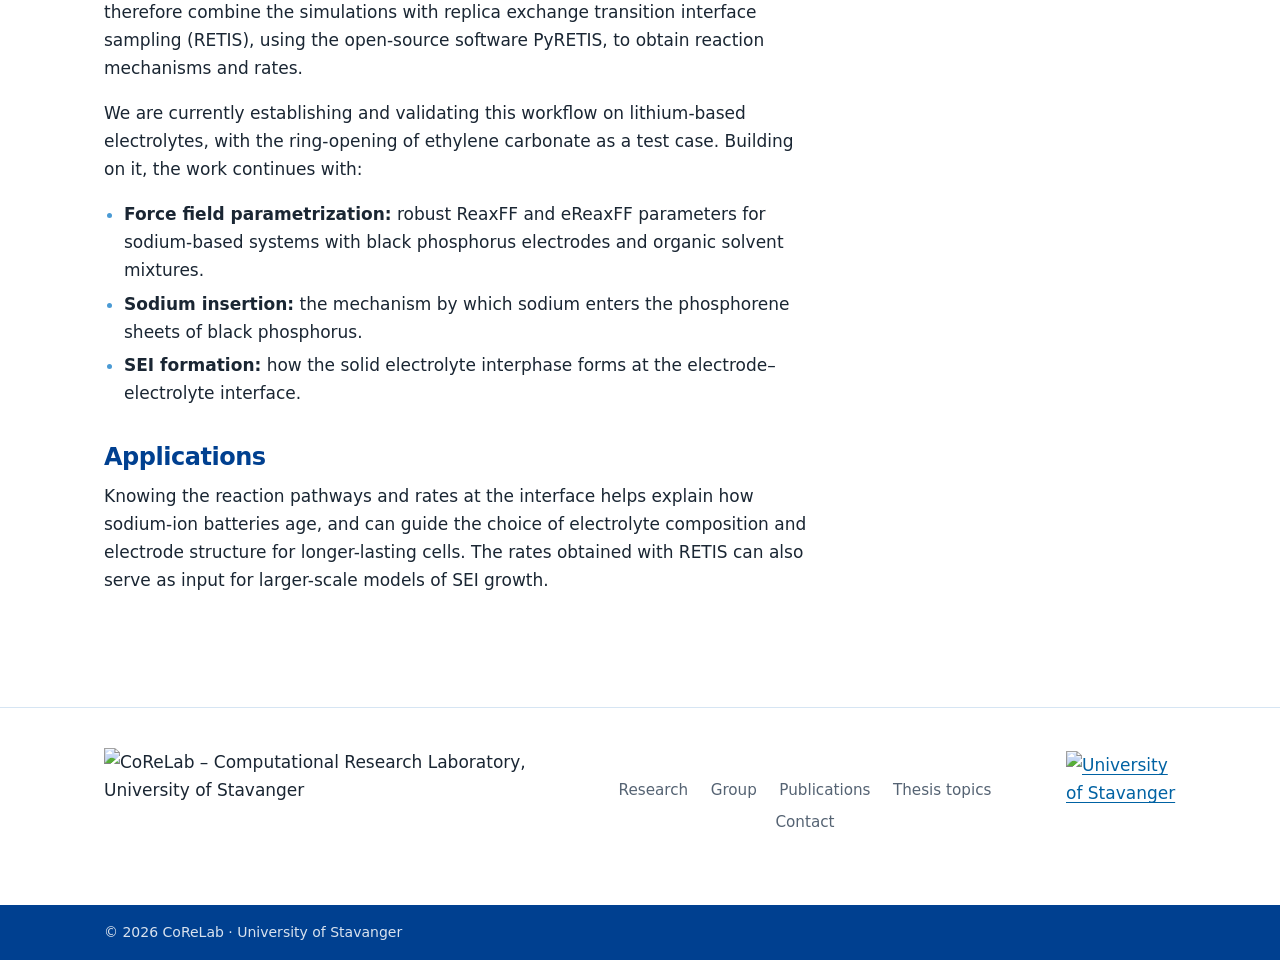
==== commit ed458197: "Tidy research and thesis cards for a public-ready main page - Add a description and a thumbnail (a f" ====
--- a/research/battery-materials.html
+++ b/research/battery-materials.html
@@ -52,7 +52,6 @@
     <section class="page-hero">
       <div class="container">
         <a class="back-link" href="../index.html#research">All research topics</a>
-        <p class="eyebrow">Research topic 02</p>
         <h1>Simulation of Sodium-Ion Battery Interface Kinetics</h1>
         <p class="lead">We use reactive molecular dynamics and rare-event sampling to follow the chemistry at the interface between electrode and electrolyte in sodium-ion batteries: how sodium enters the electrode, and how the protective interphase layer forms.</p>
       </div>
--- a/assets/css/style.css
+++ b/assets/css/style.css
@@ -313,6 +313,7 @@
 
 .section-head { max-width: 46rem; margin-bottom: 2.5rem; }
 .section-head h2 { font-size: clamp(1.9rem, 3.5vw, 2.5rem); }
+.section-head h3 { font-size: clamp(1.5rem, 2.5vw, 1.9rem); color: var(--navy); letter-spacing: -.02em; }
 .section-intro { color: var(--text-muted); font-size: 1.1rem; }
 
 .eyebrow {
@@ -469,6 +470,30 @@
   user-select: all; /* plain text: one click selects the whole address for copying */
   -webkit-user-select: all;
   word-break: break-word;
+}
+
+.member-leader {
+  grid-column: 1 / -1;
+  display: grid;
+  grid-template-columns: 220px minmax(0, 1fr);
+  align-items: center;
+  gap: 2rem;
+}
+
+.member-bio { text-align: left; }
+.member-bio p { color: var(--text-muted); }
+
+.collaborating-groups {
+  margin-top: 3rem;
+  padding-top: 2rem;
+  border-top: 1px solid var(--border);
+}
+
+.member-supervisor { color: var(--text-muted); font-size: .9rem; margin-bottom: .6rem; }
+.member > .profile-links { justify-content: center; margin-top: .8rem; }
+
+@media (max-width: 640px) {
+  .member-leader { grid-template-columns: 1fr; gap: 1.5rem; }
 }
 
 /* ---------- Publications ---------- */
